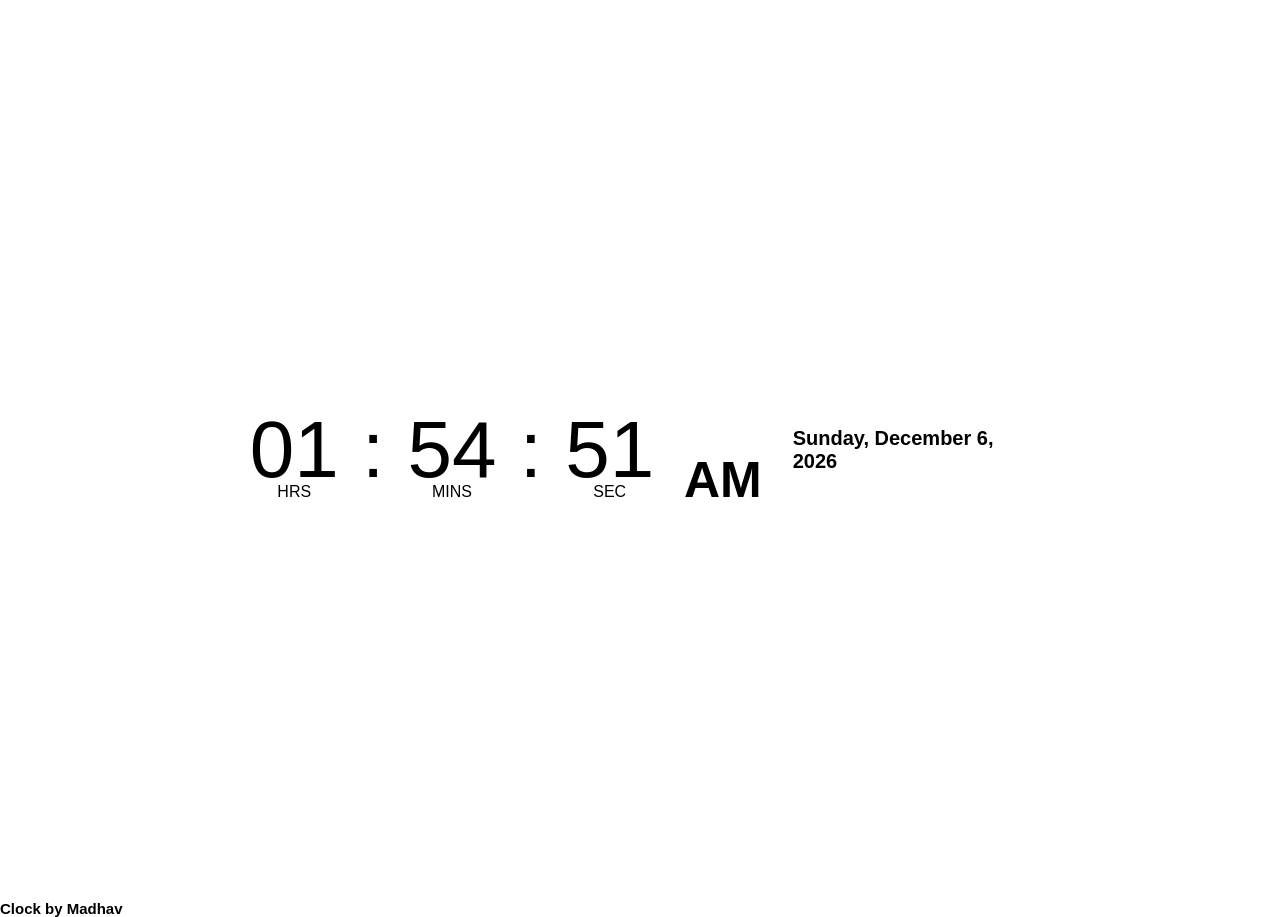
==== Timer.html @ a831fa19 "Horloge Commit" ====
<!DOCTYPE html>
<html lang="en">
<head>
    <meta charset="UTF-8">
    <meta name="viewport" content="width=device-width, initial-scale=1.0">
    <link rel="icon" type="image/x-icon"  class="icon" href="./f813828474e1252f9784d7bb17917079.jpg" >
    <title>Timer</title>

    <!--Connect to the CSS file Timmer.css -->
    <link rel="stylesheet" href="Timer.css">

    <!--Connect to Google Fonts for styling and loading delay -->
    <link rel="preconnect" href="https://fonts.googleapis.com">
    <link rel="preconnect" href="https://fonts.gstatic.com" crossorigin>

    <!-- Load Poppins font from Google Fonts with many weights & italic variants -->
    <link href="https://fonts.googleapis.com/css2?family=Roboto:wght@400;700&display=swap" rel="stylesheet">
</head>
<body>
    <!-- MEtttre la class welcome pour modifier dans le css -->
    <div class="welcome">
        <p class="personal-touch">Clock by Madhav</p> <!-- Personal: Add your name or quote -->
        <!--Creation d'un container-->
        <div class="container">
         
            <!--Creation du timer / clock-->
            <div class="clock">
                
                <!--Hours : minutes : seconds ( layout)-->
                <span id="hours">00</span> 
                <a>:</a>
                <span id="minutes">00</span> 
                <a>:</a>
                <span id="seconds">00</span>


                <!-- New: AM/PM indicator -->
                <m id="ampm"></m> 
                <!-- New: Date display -->
                <div class="date" id="date">   Date: Loading...</div> 
                

            </div>
        </div>

      
    </div>

    <script src="Timer.js"></script>
    
</body>
</html>
---- Timer.css ----
* {
    padding: 0;
    margin: 0;
    border: 0;
    box-sizing: border-box;
    /* Largeur/hauteur incluent padding + bordure */
    font-family: 'Poppins', sans-serif;
}

body {
    background: url('/Timer/5825705.jpg') no-repeat center center fixed;
    /* Fond d'écran */
    background-size: cover;
    /* Couvre tout l'écran */
}


/* (fond de l'écran) */
.welcome {
    width: 100%;
    /* Prend largeur*/
    min-height: 100vh;
    /* Hauteur minimale  */
    color:black;
    /* Texte blanc */
    position: relative;
    /* Sert de conteneur de référence pour le positionnement absolu */


}

/* Conteneur centré qui contient l'horloge */
.container {
    height: 180px;
    /* Hauteur fixe de la boîte */
    width: 800px;
    /* Largeur fixe (assez large pour l'horloge) */

    position: absolute;
    /* Positionnement par rapport à .welcome*/
    top: 50%;
    /* Centre verticalement */
    left: 50%;
    /* Centre horizontalement */

    /* Décalage exact pour centrer parfaitement */
    transform: translate(-50%, -50%);
}

/* L'horloge */
.clock {
    height: 100%;
    /* Prend toute la hauteur du .container */
    width: 100%;
    /* Prend toute la largeur du .container */

    border-radius: 10px;
    /* Coins arrondis */


    /* Disposition flex pour centrer les chiffres facilement */
    display: flex;
    align-items: center;
    /* Centre verticalement les enfants */
    justify-content: center;
    /* Centre horizontalement les enfants */


}

/* Style commun à tous les <span> de l'horloge (heures, min, sec) */
.clock span {
    font-size: 80px;
    /* Chiffres très gros */
    width: 110px;
    /* Largeur fixe pour chaque bloc de chiffres */
    text-align: center;
    /* Centre les chiffres dans leur espace */
    display: inline-block;
    /* Permet de leur donner une largeur fixe */
    position: relative;
    transition: color 0.3s ease;
    font-weight: 500;
    
}

.clock a {
    font-size: 80px;
    /* Chiffres très gros */
    width: 50px;
    /* Largeur fixe pour chaque bloc de chiffres */
    text-align: center;
    /* Centre les chiffres dans leur espace */
}

.clock m {
    font-size: 50px;
    /* Chiffres très gros */
    width: 110px;
    /* Largeur fixe pour chaque bloc de chiffres */
    padding-top: 60px;
    padding-left: 20px;
    font-weight: 700;
}

/* Petit texte "HOURS", "MINS", "SEC" sous chaque groupe de chiffres */
.clock span::after {
    font-size: 16px;
    /* Texte beaucoup plus petit */
    position: absolute;
    bottom: -5px;
    /* Juste en dessous des gros chiffres */
    left: 50%;
    transform: translateX(-50%);
    /* Centre parfaitement le texte */
}

.date {
    font-size: 20px;
    padding-left: 20px;
    font-weight: bold;

}

/* Texte spécifique sous les heures */
#hours::after {
    content: 'HRS';
}

/* Texte sous les minutes */
#minutes::after {
    content: 'MINS';
}

/* Texte sous les secondes */
#seconds::after {
    content: 'SEC';
}

.personal-touch {
    font-size: 15px;
    bottom: -900px;
    position: relative;
    font-weight: bold;
}
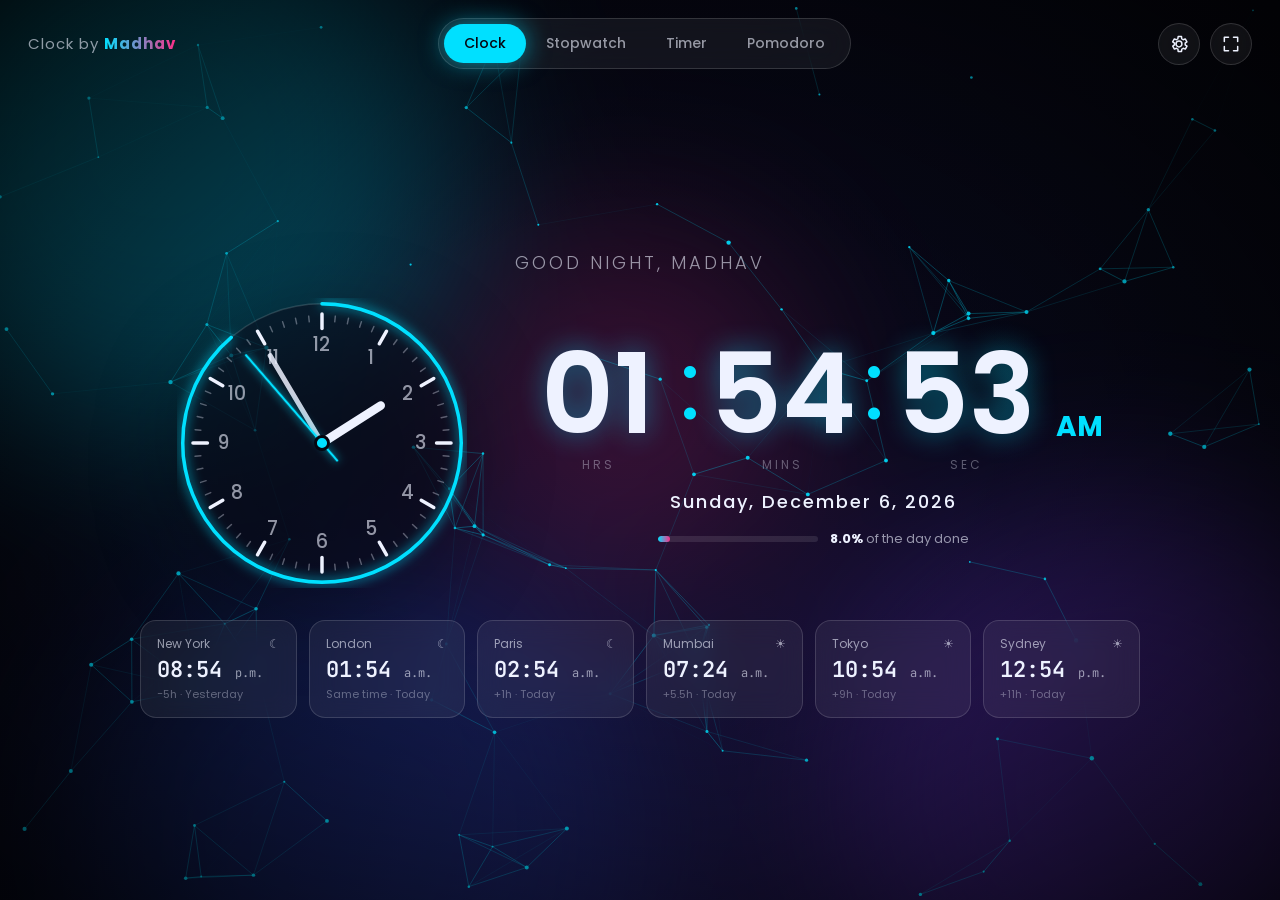
==== commit 2bcfa626: "Rebuild Timer into a multi-mode app - Clock: analog + digital, 12/24h, greeting, day progress, world" ====
--- a/Timer.html
+++ b/Timer.html
@@ -3,50 +3,228 @@
 <head>
     <meta charset="UTF-8">
     <meta name="viewport" content="width=device-width, initial-scale=1.0">
-    <link rel="icon" type="image/x-icon"  class="icon" href="./f813828474e1252f9784d7bb17917079.jpg" >
+    <link rel="icon" type="image/x-icon" href="./f813828474e1252f9784d7bb17917079.jpg">
     <title>Timer</title>
 
-    <!--Connect to the CSS file Timmer.css -->
-    <link rel="stylesheet" href="Timer.css">
-
-    <!--Connect to Google Fonts for styling and loading delay -->
+    <!-- Google Fonts: Poppins for text, JetBrains Mono for the numbers -->
     <link rel="preconnect" href="https://fonts.googleapis.com">
     <link rel="preconnect" href="https://fonts.gstatic.com" crossorigin>
-
-    <!-- Load Poppins font from Google Fonts with many weights & italic variants -->
-    <link href="https://fonts.googleapis.com/css2?family=Roboto:wght@400;700&display=swap" rel="stylesheet">
+    <link href="https://fonts.googleapis.com/css2?family=JetBrains+Mono:wght@400;600;700&family=Poppins:wght@300;400;500;600;700&display=swap" rel="stylesheet">
+
+    <link rel="stylesheet" href="Timer.css">
 </head>
-<body>
-    <!-- MEtttre la class welcome pour modifier dans le css -->
-    <div class="welcome">
-        <p class="personal-touch">Clock by Madhav</p> <!-- Personal: Add your name or quote -->
-        <!--Creation d'un container-->
-        <div class="container">
-         
-            <!--Creation du timer / clock-->
-            <div class="clock">
-                
-                <!--Hours : minutes : seconds ( layout)-->
-                <span id="hours">00</span> 
-                <a>:</a>
-                <span id="minutes">00</span> 
-                <a>:</a>
-                <span id="seconds">00</span>
-
-
-                <!-- New: AM/PM indicator -->
-                <m id="ampm"></m> 
-                <!-- New: Date display -->
-                <div class="date" id="date">   Date: Loading...</div> 
-                
-
-            </div>
-        </div>
-
-      
+<body data-bg="network">
+
+    <!-- ================= ANIMATED BACKGROUND ================= -->
+    <div class="bg" aria-hidden="true">
+        <div class="bg-photo"></div>
+        <div class="aurora"><span></span><span></span><span></span><span></span></div>
+        <canvas id="bg-canvas"></canvas>
+        <div class="vignette"></div>
     </div>
 
+    <!-- ================= TOP BAR ================= -->
+    <header class="topbar">
+        <p class="personal-touch">Clock by <b>Madhav</b></p>
+
+        <nav class="tabs" role="tablist">
+            <button class="tab active" data-view="clock" role="tab">Clock</button>
+            <button class="tab" data-view="stopwatch" role="tab">Stopwatch</button>
+            <button class="tab" data-view="timer" role="tab">Timer</button>
+            <button class="tab" data-view="pomodoro" role="tab">Pomodoro</button>
+            <span class="tab-indicator"></span>
+        </nav>
+
+        <div class="tools">
+            <button id="settings-btn" class="icon-btn" title="Settings (S)" aria-label="Settings">
+                <svg viewBox="0 0 24 24"><path d="M12 15.5A3.5 3.5 0 1 0 12 8.5a3.5 3.5 0 0 0 0 7Zm7.4-2.5a7.6 7.6 0 0 0 0-2l2.1-1.6-2-3.5-2.5 1a7.4 7.4 0 0 0-1.7-1L15 3h-4l-.4 2.9a7.4 7.4 0 0 0-1.7 1l-2.5-1-2 3.5L6.6 11a7.6 7.6 0 0 0 0 2l-2.1 1.6 2 3.5 2.5-1a7.4 7.4 0 0 0 1.7 1L11 21h4l.4-2.9a7.4 7.4 0 0 0 1.7-1l2.5 1 2-3.5Z"/></svg>
+            </button>
+            <button id="fullscreen-btn" class="icon-btn" title="Fullscreen (F)" aria-label="Fullscreen">
+                <svg viewBox="0 0 24 24"><path d="M4 9V4h5M20 9V4h-5M4 15v5h5M20 15v5h-5"/></svg>
+            </button>
+        </div>
+    </header>
+
+    <main>
+        <!-- ================= CLOCK ================= -->
+        <section class="view active" id="view-clock">
+            <p class="greeting" id="greeting">Hello</p>
+
+            <div class="clock-layout">
+                <!-- Analog clock (ticks + numbers are generated in Timer.js) -->
+                <svg class="analog" viewBox="0 0 200 200">
+                    <circle class="face" cx="100" cy="100" r="96"/>
+                    <circle class="sec-ring" id="sec-ring" cx="100" cy="100" r="96"/>
+                    <g id="ticks"></g>
+                    <line class="hand hour" id="hand-h" x1="100" y1="100" x2="100" y2="52"/>
+                    <line class="hand min" id="hand-m" x1="100" y1="100" x2="100" y2="30"/>
+                    <line class="hand sec" id="hand-s" x1="100" y1="116" x2="100" y2="20"/>
+                    <circle class="pin" cx="100" cy="100" r="4.5"/>
+                </svg>
+
+                <!-- Digital clock -->
+                <div class="digital">
+                    <div class="clock">
+                        <div class="unit"><span class="digits" id="hours">00</span><small>HRS</small></div>
+                        <span class="colon">:</span>
+                        <div class="unit"><span class="digits" id="minutes">00</span><small>MINS</small></div>
+                        <span class="colon">:</span>
+                        <div class="unit"><span class="digits" id="seconds">00</span><small>SEC</small></div>
+                        <span class="ampm" id="ampm"></span>
+                    </div>
+                    <div class="date" id="date">Loading...</div>
+                    <div class="day-progress">
+                        <div class="bar"><i id="day-bar"></i></div>
+                        <span><b id="day-pct">0%</b> of the day done</span>
+                    </div>
+                </div>
+            </div>
+
+            <!-- World clocks -->
+            <div class="world" id="world"></div>
+        </section>
+
+        <!-- ================= STOPWATCH ================= -->
+        <section class="view" id="view-stopwatch">
+            <div class="ring-wrap">
+                <svg class="ring" viewBox="0 0 220 220">
+                    <circle class="ring-bg" cx="110" cy="110" r="100"/>
+                    <circle class="ring-fg" id="sw-ring" cx="110" cy="110" r="100"/>
+                </svg>
+                <div class="ring-center">
+                    <div class="big mono" id="sw-time">00:00.00</div>
+                    <div class="sub mono" id="sw-lap-time">Lap 1 · 00:00.00</div>
+                </div>
+            </div>
+
+            <div class="controls">
+                <button class="btn" id="sw-reset" disabled>Reset</button>
+                <button class="btn primary" id="sw-start">Start</button>
+                <button class="btn" id="sw-lap" disabled>Lap</button>
+            </div>
+
+            <ol class="laps" id="sw-laps"></ol>
+            <p class="hint">Space start / stop · L lap · R reset</p>
+        </section>
+
+        <!-- ================= TIMER (COUNTDOWN) ================= -->
+        <section class="view" id="view-timer">
+            <div class="ring-wrap">
+                <svg class="ring" viewBox="0 0 220 220">
+                    <circle class="ring-bg" cx="110" cy="110" r="100"/>
+                    <circle class="ring-fg" id="tm-ring" cx="110" cy="110" r="100"/>
+                </svg>
+                <div class="ring-center">
+                    <div class="tm-inputs" id="tm-inputs">
+                        <label><input type="number" id="tm-h" min="0" max="99" value="0" class="mono"><span>h</span></label>
+                        <label><input type="number" id="tm-m" min="0" max="59" value="5" class="mono"><span>m</span></label>
+                        <label><input type="number" id="tm-s" min="0" max="59" value="0" class="mono"><span>s</span></label>
+                    </div>
+                    <div class="big mono hidden" id="tm-time">00:05:00</div>
+                    <div class="sub" id="tm-end">Scroll or type to set</div>
+                </div>
+            </div>
+
+            <div class="presets" id="tm-presets">
+                <button class="chip" data-sec="60">1 min</button>
+                <button class="chip" data-sec="300">5 min</button>
+                <button class="chip" data-sec="600">10 min</button>
+                <button class="chip" data-sec="900">15 min</button>
+                <button class="chip" data-sec="1800">30 min</button>
+                <button class="chip" data-sec="3600">1 h</button>
+                <button class="chip accent" id="tm-add">+1 min</button>
+            </div>
+
+            <div class="controls">
+                <button class="btn" id="tm-reset" disabled>Reset</button>
+                <button class="btn primary" id="tm-start">Start</button>
+            </div>
+            <p class="hint">Space start / pause · R reset</p>
+        </section>
+
+        <!-- ================= POMODORO ================= -->
+        <section class="view" id="view-pomodoro" data-phase="work">
+            <div class="phase-pills" id="pm-pills">
+                <button data-phase="work">Focus</button>
+                <button data-phase="short">Short break</button>
+                <button data-phase="long">Long break</button>
+            </div>
+
+            <div class="ring-wrap">
+                <svg class="ring" viewBox="0 0 220 220">
+                    <circle class="ring-bg" cx="110" cy="110" r="100"/>
+                    <circle class="ring-fg" id="pm-ring" cx="110" cy="110" r="100"/>
+                </svg>
+                <div class="ring-center">
+                    <div class="sub upper" id="pm-label">Focus</div>
+                    <div class="big mono" id="pm-time">25:00</div>
+                    <div class="dots" id="pm-dots"><i></i><i></i><i></i><i></i></div>
+                </div>
+            </div>
+
+            <div class="controls">
+                <button class="btn" id="pm-reset">Reset</button>
+                <button class="btn primary" id="pm-start">Start</button>
+                <button class="btn" id="pm-skip">Skip</button>
+            </div>
+            <p class="hint">Completed today: <b id="pm-count">0</b> focus sessions</p>
+        </section>
+    </main>
+
+    <!-- ================= SETTINGS DRAWER ================= -->
+    <div class="scrim" id="scrim"></div>
+    <aside class="drawer" id="drawer" aria-label="Settings">
+        <h2>Settings</h2>
+
+        <div class="field">
+            <label>Background</label>
+            <div class="seg" id="bg-seg">
+                <button data-bg="network">Network</button>
+                <button data-bg="stars">Warp</button>
+                <button data-bg="waves">Waves</button>
+                <button data-bg="photo">Photo</button>
+            </div>
+        </div>
+
+        <div class="field">
+            <label>Accent colour</label>
+            <div class="swatches" id="swatches"></div>
+        </div>
+
+        <label class="switch-row"><span>24-hour clock</span><input type="checkbox" id="opt-h24"><i></i></label>
+        <label class="switch-row"><span>Sounds</span><input type="checkbox" id="opt-sound"><i></i></label>
+        <label class="switch-row"><span>Date en français</span><input type="checkbox" id="opt-fr"><i></i></label>
+        <label class="switch-row"><span>Auto-start next Pomodoro</span><input type="checkbox" id="opt-auto"><i></i></label>
+
+        <div class="field">
+            <label>Pomodoro lengths (minutes)</label>
+            <div class="pm-set">
+                <label>Focus<input type="number" id="opt-work" min="1" max="120" class="mono"></label>
+                <label>Short<input type="number" id="opt-short" min="1" max="60" class="mono"></label>
+                <label>Long<input type="number" id="opt-long" min="1" max="60" class="mono"></label>
+            </div>
+        </div>
+
+        <p class="hint left">Shortcuts: 1–4 switch tabs · F fullscreen · S settings</p>
+        <button class="btn primary wide" id="drawer-close">Done</button>
+    </aside>
+
+    <!-- ================= ALARM POPUP ================= -->
+    <div class="alarm" id="alarm" role="alertdialog" aria-labelledby="alarm-title">
+        <div class="alarm-card">
+            <div class="alarm-icon">⏰</div>
+            <h2 id="alarm-title">Time's up!</h2>
+            <p id="alarm-msg"></p>
+            <div class="controls">
+                <button class="btn" id="alarm-snooze">+1 min</button>
+                <button class="btn primary" id="alarm-ok">Dismiss</button>
+            </div>
+        </div>
+    </div>
+
+    <div class="toast" id="toast"></div>
+
+    <script src="background.js"></script>
     <script src="Timer.js"></script>
-    
 </body>
-</html>+</html>
--- a/Timer.css
+++ b/Timer.css
@@ -1,145 +1,680 @@
+/* =====================================================================
+   Timer by Madhav — styles
+   ===================================================================== */
+
+:root {
+    --accent: #00e0ff;
+    --accent-rgb: 0, 224, 255;
+    --c-short: #22d39a;
+    --c-long: #a77bff;
+    --danger: #ff5470;
+
+    --bg: #05060f;
+    --text: #eef2ff;
+    --muted: rgba(238, 242, 255, 0.6);
+    --faint: rgba(238, 242, 255, 0.35);
+    --glass: rgba(255, 255, 255, 0.06);
+    --glass-strong: rgba(14, 16, 32, 0.72);
+    --glass-border: rgba(255, 255, 255, 0.14);
+    --radius: 22px;
+}
+
 * {
     padding: 0;
     margin: 0;
     border: 0;
-    box-sizing: border-box;
-    /* Largeur/hauteur incluent padding + bordure */
+    box-sizing: border-box; /* Largeur/hauteur incluent padding + bordure */
+}
+
+html, body { min-height: 100%; }
+
+body {
     font-family: 'Poppins', sans-serif;
-}
-
-body {
-    background: url('/Timer/5825705.jpg') no-repeat center center fixed;
-    /* Fond d'écran */
-    background-size: cover;
-    /* Couvre tout l'écran */
-}
-
-
-/* (fond de l'écran) */
-.welcome {
-    width: 100%;
-    /* Prend largeur*/
+    color: var(--text);
+    background: var(--bg);
     min-height: 100vh;
-    /* Hauteur minimale  */
-    color:black;
-    /* Texte blanc */
-    position: relative;
-    /* Sert de conteneur de référence pour le positionnement absolu */
-
-
-}
-
-/* Conteneur centré qui contient l'horloge */
-.container {
-    height: 180px;
-    /* Hauteur fixe de la boîte */
-    width: 800px;
-    /* Largeur fixe (assez large pour l'horloge) */
-
-    position: absolute;
-    /* Positionnement par rapport à .welcome*/
-    top: 50%;
-    /* Centre verticalement */
-    left: 50%;
-    /* Centre horizontalement */
-
-    /* Décalage exact pour centrer parfaitement */
-    transform: translate(-50%, -50%);
-}
-
-/* L'horloge */
-.clock {
-    height: 100%;
-    /* Prend toute la hauteur du .container */
-    width: 100%;
-    /* Prend toute la largeur du .container */
-
-    border-radius: 10px;
-    /* Coins arrondis */
-
-
-    /* Disposition flex pour centrer les chiffres facilement */
+    display: flex;
+    flex-direction: column;
+    overflow-x: hidden;
+    -webkit-font-smoothing: antialiased;
+}
+
+button { font: inherit; color: inherit; background: none; cursor: pointer; }
+button:focus-visible, input:focus-visible { outline: 2px solid var(--accent); outline-offset: 3px; }
+.mono { font-family: 'JetBrains Mono', monospace; font-variant-numeric: tabular-nums; }
+.hidden { display: none !important; }
+
+/* =================== ANIMATED BACKGROUND =================== */
+.bg {
+    position: fixed;
+    inset: 0;
+    z-index: -1;
+    overflow: hidden;
+    background: radial-gradient(ellipse at 50% 120%, #1b1442 0%, #070818 55%, #05060f 100%);
+}
+
+/* Original photo, slowly zooming ("Ken Burns" effect) */
+.bg-photo {
+    position: absolute;
+    inset: -6%;
+    background: url('./5825705.jpg') center / cover no-repeat;
+    opacity: 0;
+    transition: opacity 1.2s ease;
+    animation: kenburns 45s ease-in-out infinite alternate;
+}
+body[data-bg="photo"] .bg-photo { opacity: 1; }
+
+/* Blurry coloured blobs drifting around */
+.aurora {
+    position: absolute;
+    inset: 0;
+    filter: blur(90px);
+    opacity: 0.6;
+    transition: opacity 1.2s ease;
+}
+body[data-bg="photo"] .aurora { opacity: 0.25; }
+body[data-bg="stars"] .aurora { opacity: 0.35; }
+
+.aurora span {
+    position: absolute;
+    width: 45vmax;
+    height: 45vmax;
+    border-radius: 50%;
+    opacity: 0.5;
+    mix-blend-mode: screen;
+}
+.aurora span:nth-child(1) { background: var(--accent); top: -15%; left: -10%; animation: drift1 24s ease-in-out infinite alternate; }
+.aurora span:nth-child(2) { background: #7c3aed; bottom: -20%; right: -10%; animation: drift2 30s ease-in-out infinite alternate; }
+.aurora span:nth-child(3) { background: #ff2e88; top: 25%; left: 35%; width: 28vmax; height: 28vmax; opacity: 0.3; animation: drift3 20s ease-in-out infinite alternate; }
+.aurora span:nth-child(4) { background: #1e40af; bottom: -25%; left: 5%; animation: drift2 36s ease-in-out infinite alternate-reverse; }
+
+#bg-canvas { position: absolute; inset: 0; width: 100%; height: 100%; }
+
+.vignette {
+    position: absolute;
+    inset: 0;
+    background: radial-gradient(ellipse at center, transparent 35%, rgba(0, 0, 0, 0.7) 100%);
+}
+
+@keyframes kenburns {
+    from { transform: scale(1) translate(0, 0); }
+    to   { transform: scale(1.12) translate(-2%, -2%); }
+}
+@keyframes drift1 {
+    0%   { transform: translate(0, 0) scale(1); }
+    50%  { transform: translate(30vw, 20vh) scale(1.25); }
+    100% { transform: translate(10vw, 45vh) scale(0.9); }
+}
+@keyframes drift2 {
+    0%   { transform: translate(0, 0) scale(1); }
+    50%  { transform: translate(-25vw, -15vh) scale(1.15); }
+    100% { transform: translate(-40vw, 5vh) scale(1.3); }
+}
+@keyframes drift3 {
+    0%   { transform: translate(0, 0) scale(1); }
+    100% { transform: translate(-20vw, 25vh) scale(1.5); }
+}
+
+/* =================== TOP BAR =================== */
+.topbar {
     display: flex;
     align-items: center;
-    /* Centre verticalement les enfants */
-    justify-content: center;
-    /* Centre horizontalement les enfants */
-
-
-}
-
-/* Style commun à tous les <span> de l'horloge (heures, min, sec) */
-.clock span {
-    font-size: 80px;
-    /* Chiffres très gros */
-    width: 110px;
-    /* Largeur fixe pour chaque bloc de chiffres */
-    text-align: center;
-    /* Centre les chiffres dans leur espace */
-    display: inline-block;
-    /* Permet de leur donner une largeur fixe */
-    position: relative;
-    transition: color 0.3s ease;
-    font-weight: 500;
-    
-}
-
-.clock a {
-    font-size: 80px;
-    /* Chiffres très gros */
-    width: 50px;
-    /* Largeur fixe pour chaque bloc de chiffres */
-    text-align: center;
-    /* Centre les chiffres dans leur espace */
-}
-
-.clock m {
-    font-size: 50px;
-    /* Chiffres très gros */
-    width: 110px;
-    /* Largeur fixe pour chaque bloc de chiffres */
-    padding-top: 60px;
-    padding-left: 20px;
-    font-weight: 700;
-}
-
-/* Petit texte "HOURS", "MINS", "SEC" sous chaque groupe de chiffres */
-.clock span::after {
-    font-size: 16px;
-    /* Texte beaucoup plus petit */
-    position: absolute;
-    bottom: -5px;
-    /* Juste en dessous des gros chiffres */
-    left: 50%;
-    transform: translateX(-50%);
-    /* Centre parfaitement le texte */
-}
-
-.date {
-    font-size: 20px;
-    padding-left: 20px;
-    font-weight: bold;
-
-}
-
-/* Texte spécifique sous les heures */
-#hours::after {
-    content: 'HRS';
-}
-
-/* Texte sous les minutes */
-#minutes::after {
-    content: 'MINS';
-}
-
-/* Texte sous les secondes */
-#seconds::after {
-    content: 'SEC';
+    justify-content: space-between;
+    gap: 16px;
+    padding: 18px 28px;
 }
 
 .personal-touch {
     font-size: 15px;
-    bottom: -900px;
+    letter-spacing: 1px;
+    color: var(--muted);
+    min-width: 140px;
+}
+.personal-touch b {
+    color: var(--text);
+    background: linear-gradient(90deg, var(--accent), #ff2e88, var(--accent));
+    background-size: 200% auto;
+    -webkit-background-clip: text;
+    background-clip: text;
+    -webkit-text-fill-color: transparent;
+    animation: shine 4s linear infinite;
+}
+@keyframes shine { to { background-position: 200% center; } }
+
+.tabs {
     position: relative;
-    font-weight: bold;
-}
+    display: flex;
+    padding: 5px;
+    border-radius: 999px;
+    background: var(--glass);
+    border: 1px solid var(--glass-border);
+    backdrop-filter: blur(14px);
+    -webkit-backdrop-filter: blur(14px);
+}
+.tab {
+    position: relative;
+    z-index: 1;
+    padding: 9px 20px;
+    border-radius: 999px;
+    font-size: 14px;
+    font-weight: 500;
+    color: var(--muted);
+    transition: color 0.3s ease;
+}
+.tab:hover { color: var(--text); }
+.tab.active { color: #050611; }
+.tab-indicator {
+    position: absolute;
+    top: 5px;
+    bottom: 5px;
+    left: 0;
+    border-radius: 999px;
+    background: var(--accent);
+    box-shadow: 0 0 24px rgba(var(--accent-rgb), 0.55);
+    transition: transform 0.45s cubic-bezier(.6, .05, .2, 1.2), width 0.45s cubic-bezier(.6, .05, .2, 1.2), background 0.4s;
+}
+
+.tools { display: flex; gap: 10px; min-width: 140px; justify-content: flex-end; }
+.icon-btn {
+    width: 42px;
+    height: 42px;
+    border-radius: 50%;
+    display: grid;
+    place-items: center;
+    background: var(--glass);
+    border: 1px solid var(--glass-border);
+    backdrop-filter: blur(14px);
+    -webkit-backdrop-filter: blur(14px);
+    transition: transform 0.3s, border-color 0.3s;
+}
+.icon-btn svg { width: 20px; height: 20px; fill: none; stroke: currentColor; stroke-width: 1.8; stroke-linecap: round; stroke-linejoin: round; }
+.icon-btn:hover { transform: rotate(30deg) scale(1.08); border-color: var(--accent); }
+
+/* =================== VIEWS =================== */
+main {
+    flex: 1;
+    display: grid;
+    place-items: center;
+    padding: 10px 20px 30px;
+}
+
+.view {
+    display: none;
+    flex-direction: column;
+    align-items: center;
+    gap: 22px;
+    width: 100%;
+    max-width: 1000px;
+}
+.view.active { display: flex; animation: viewIn 0.55s cubic-bezier(.2, .8, .2, 1); }
+@keyframes viewIn {
+    from { opacity: 0; transform: translateY(18px) scale(0.98); filter: blur(6px); }
+    to   { opacity: 1; transform: none; filter: none; }
+}
+
+.hint { font-size: 13px; color: var(--faint); text-align: center; }
+.hint b { color: var(--accent); }
+.hint.left { text-align: left; }
+
+/* =================== CLOCK =================== */
+.greeting {
+    font-size: 18px;
+    font-weight: 300;
+    letter-spacing: 3px;
+    text-transform: uppercase;
+    color: var(--muted);
+}
+
+.clock-layout {
+    display: flex;
+    align-items: center;
+    justify-content: center;
+    gap: 56px;
+    flex-wrap: wrap;
+}
+
+/* Analog */
+.analog {
+    width: clamp(200px, 28vw, 290px);
+    height: auto;
+    filter: drop-shadow(0 20px 40px rgba(0, 0, 0, 0.5));
+}
+.analog .face { fill: rgba(10, 12, 28, 0.55); stroke: var(--glass-border); stroke-width: 1; }
+.analog .sec-ring {
+    fill: none;
+    stroke: var(--accent);
+    stroke-width: 2.5;
+    stroke-linecap: round;
+    transform: rotate(-90deg);
+    transform-origin: 100px 100px;
+    filter: drop-shadow(0 0 4px var(--accent));
+}
+.analog line.tick { stroke: var(--faint); stroke-width: 1; stroke-linecap: round; }
+.analog line.tick.major { stroke: var(--text); stroke-width: 2.4; }
+.analog text { fill: var(--muted); font-size: 13px; font-family: 'Poppins', sans-serif; font-weight: 500; text-anchor: middle; dominant-baseline: central; }
+.analog .hand { stroke-linecap: round; }
+.analog .hand.hour { stroke: var(--text); stroke-width: 6; }
+.analog .hand.min { stroke: var(--text); stroke-width: 3.5; opacity: 0.85; }
+.analog .hand.sec { stroke: var(--accent); stroke-width: 1.6; filter: drop-shadow(0 0 3px var(--accent)); }
+.analog .pin { fill: var(--accent); stroke: var(--bg); stroke-width: 2; }
+
+/* Digital */
+.digital { display: flex; flex-direction: column; align-items: center; gap: 14px; }
+
+.clock { display: flex; align-items: flex-start; gap: 6px; }
+.unit { display: flex; flex-direction: column; align-items: center; }
+.digits {
+    display: inline-block;
+    font-size: clamp(56px, 9vw, 112px);
+    font-weight: 600;
+    line-height: 1;
+    min-width: 1.35em;
+    text-align: center;
+    font-variant-numeric: tabular-nums;
+    text-shadow: 0 0 28px rgba(var(--accent-rgb), 0.45);
+    transition: color 0.3s ease, transform 0.3s ease;
+}
+.digits:hover { color: var(--accent); transform: scale(1.06); }
+.digits.pop { animation: pop 0.45s cubic-bezier(.2, .8, .2, 1); }
+@keyframes pop {
+    from { transform: translateY(-14%); opacity: 0.2; filter: blur(3px); }
+    to   { transform: none; opacity: 1; filter: none; }
+}
+.unit small { font-size: 12px; letter-spacing: 3px; color: var(--faint); margin-top: 6px; }
+
+.colon {
+    font-size: clamp(48px, 8vw, 96px);
+    line-height: 1;
+    color: var(--accent);
+    animation: blink 1s steps(1) infinite;
+}
+@keyframes blink { 50% { opacity: 0.25; } }
+
+.ampm {
+    align-self: flex-end;
+    margin: 0 0 26px 8px;
+    font-size: clamp(18px, 2.4vw, 28px);
+    font-weight: 700;
+    color: var(--accent);
+}
+
+.date { font-size: 18px; font-weight: 500; letter-spacing: 2px; text-transform: capitalize; }
+
+.day-progress { display: flex; align-items: center; gap: 12px; font-size: 13px; color: var(--muted); }
+.day-progress .bar { width: 160px; height: 6px; border-radius: 99px; background: rgba(255, 255, 255, 0.1); overflow: hidden; }
+.day-progress .bar i {
+    display: block;
+    height: 100%;
+    width: 0;
+    border-radius: inherit;
+    background: linear-gradient(90deg, var(--accent), #ff2e88);
+    transition: width 1s linear;
+}
+.day-progress b { color: var(--text); }
+
+/* World clocks */
+.world {
+    display: grid;
+    grid-template-columns: repeat(auto-fit, minmax(140px, 1fr));
+    gap: 12px;
+    width: 100%;
+    margin-top: 10px;
+}
+.city {
+    padding: 14px 16px;
+    border-radius: 16px;
+    background: var(--glass);
+    border: 1px solid var(--glass-border);
+    backdrop-filter: blur(14px);
+    -webkit-backdrop-filter: blur(14px);
+    transition: transform 0.3s, border-color 0.3s;
+}
+.city:hover { transform: translateY(-4px); border-color: rgba(var(--accent-rgb), 0.6); }
+.city .name { font-size: 12px; color: var(--muted); display: flex; justify-content: space-between; }
+.city .time { font-size: 22px; font-weight: 600; margin: 2px 0; white-space: nowrap; }
+.city .time small { font-size: 12px; font-weight: 400; color: var(--muted); }
+.city .diff { font-size: 11px; color: var(--faint); }
+
+/* =================== RINGS (stopwatch / timer / pomodoro) =================== */
+.ring-wrap {
+    --ring: var(--accent);
+    position: relative;
+    width: min(340px, 80vw);
+    aspect-ratio: 1;
+}
+.ring { width: 100%; height: 100%; transform: rotate(-90deg); }
+.ring circle { fill: none; stroke-width: 7; }
+.ring-bg { stroke: rgba(255, 255, 255, 0.08); }
+.ring-fg {
+    stroke: var(--ring);
+    stroke-linecap: round;
+    filter: drop-shadow(0 0 8px var(--ring));
+    transition: stroke 0.4s;
+}
+.ring-center {
+    position: absolute;
+    inset: 12%;
+    border-radius: 50%;
+    display: flex;
+    flex-direction: column;
+    align-items: center;
+    justify-content: center;
+    gap: 8px;
+    background: rgba(10, 12, 28, 0.45);
+    backdrop-filter: blur(10px);
+    -webkit-backdrop-filter: blur(10px);
+    border: 1px solid rgba(255, 255, 255, 0.06);
+}
+.big { font-size: clamp(34px, 7.5vw, 52px); font-weight: 700; letter-spacing: -1px; }
+.sub { font-size: 14px; color: var(--muted); }
+.upper { text-transform: uppercase; letter-spacing: 3px; font-size: 12px; }
+
+.ring-wrap.warn { --ring: var(--danger); animation: pulse 1s ease-in-out infinite; }
+.ring-wrap.done { --ring: var(--danger); }
+@keyframes pulse { 50% { transform: scale(1.025); } }
+
+/* =================== BUTTONS =================== */
+.controls { display: flex; gap: 14px; justify-content: center; flex-wrap: wrap; }
+.btn {
+    min-width: 110px;
+    padding: 12px 26px;
+    border-radius: 999px;
+    font-weight: 600;
+    font-size: 15px;
+    background: var(--glass);
+    border: 1px solid var(--glass-border);
+    backdrop-filter: blur(14px);
+    -webkit-backdrop-filter: blur(14px);
+    transition: transform 0.2s, box-shadow 0.3s, background 0.3s, opacity 0.3s;
+}
+.btn:hover:not(:disabled) { transform: translateY(-2px); background: rgba(255, 255, 255, 0.12); }
+.btn:active:not(:disabled) { transform: translateY(0) scale(0.97); }
+.btn:disabled { opacity: 0.35; cursor: not-allowed; }
+.btn.primary {
+    background: var(--accent);
+    color: #050611;
+    border-color: transparent;
+    box-shadow: 0 8px 30px rgba(var(--accent-rgb), 0.4);
+}
+.btn.primary:hover:not(:disabled) { background: var(--accent); box-shadow: 0 10px 40px rgba(var(--accent-rgb), 0.65); }
+.btn.primary.running { background: var(--danger); box-shadow: 0 8px 30px rgba(255, 84, 112, 0.4); }
+.btn.wide { width: 100%; margin-top: auto; }
+
+.chip {
+    padding: 7px 16px;
+    border-radius: 999px;
+    font-size: 13px;
+    background: var(--glass);
+    border: 1px solid var(--glass-border);
+    transition: all 0.25s;
+}
+.chip:hover { border-color: var(--accent); color: var(--accent); }
+.chip.accent { color: var(--accent); border-color: rgba(var(--accent-rgb), 0.5); }
+.presets { display: flex; gap: 8px; flex-wrap: wrap; justify-content: center; max-width: 560px; }
+
+/* =================== STOPWATCH LAPS =================== */
+.laps {
+    list-style: none;
+    width: min(460px, 100%);
+    max-height: 210px;
+    overflow-y: auto;
+    display: flex;
+    flex-direction: column;
+    gap: 6px;
+    scrollbar-width: thin;
+}
+.laps:empty { display: none; }
+.laps li {
+    position: relative;
+    display: grid;
+    grid-template-columns: 70px 1fr 1fr;
+    padding: 9px 16px;
+    border-radius: 12px;
+    font-size: 14px;
+    background: var(--glass);
+    border: 1px solid rgba(255, 255, 255, 0.06);
+    overflow: hidden;
+    animation: lapIn 0.35s ease;
+}
+.laps li span:last-child { text-align: right; color: var(--muted); }
+.laps li .lap-bar {
+    position: absolute;
+    left: 0;
+    bottom: 0;
+    height: 2px;
+    background: var(--accent);
+    opacity: 0.6;
+}
+.laps li.best { color: var(--c-short); }
+.laps li.best .lap-bar { background: var(--c-short); }
+.laps li.worst { color: var(--danger); }
+.laps li.worst .lap-bar { background: var(--danger); }
+@keyframes lapIn { from { opacity: 0; transform: translateX(-12px); } }
+
+/* =================== TIMER INPUTS =================== */
+.tm-inputs { display: flex; align-items: baseline; gap: 4px; }
+.tm-inputs label { display: flex; align-items: baseline; }
+.tm-inputs input {
+    width: 1.6em;
+    font-size: clamp(30px, 6.5vw, 44px);
+    font-weight: 700;
+    text-align: center;
+    color: var(--text);
+    background: transparent;
+    border-bottom: 2px solid rgba(var(--accent-rgb), 0.4);
+    -moz-appearance: textfield;
+    appearance: textfield;
+}
+.tm-inputs input::-webkit-outer-spin-button,
+.tm-inputs input::-webkit-inner-spin-button { -webkit-appearance: none; margin: 0; }
+.tm-inputs span { font-size: 14px; color: var(--muted); margin: 0 4px 0 2px; }
+
+/* =================== POMODORO =================== */
+#view-pomodoro[data-phase="short"] { --accent: var(--c-short); --accent-rgb: 34, 211, 154; }
+#view-pomodoro[data-phase="long"]  { --accent: var(--c-long);  --accent-rgb: 167, 123, 255; }
+
+.phase-pills {
+    display: flex;
+    gap: 6px;
+    padding: 5px;
+    border-radius: 999px;
+    background: var(--glass);
+    border: 1px solid var(--glass-border);
+}
+.phase-pills button {
+    padding: 7px 16px;
+    border-radius: 999px;
+    font-size: 13px;
+    color: var(--muted);
+    transition: all 0.3s;
+}
+.phase-pills button.active { background: rgba(var(--accent-rgb), 0.18); color: var(--accent); }
+
+.dots { display: flex; gap: 8px; }
+.dots i {
+    width: 10px;
+    height: 10px;
+    border-radius: 50%;
+    border: 1.5px solid var(--accent);
+    transition: background 0.4s, box-shadow 0.4s;
+}
+.dots i.on { background: var(--accent); box-shadow: 0 0 10px var(--accent); }
+
+/* =================== SETTINGS DRAWER =================== */
+.scrim {
+    position: fixed;
+    inset: 0;
+    background: rgba(0, 0, 0, 0.45);
+    opacity: 0;
+    pointer-events: none;
+    transition: opacity 0.35s;
+    z-index: 10;
+}
+.drawer {
+    position: fixed;
+    top: 0;
+    right: 0;
+    bottom: 0;
+    width: min(360px, 92vw);
+    padding: 28px 24px;
+    display: flex;
+    flex-direction: column;
+    gap: 18px;
+    overflow-y: auto;
+    background: var(--glass-strong);
+    border-left: 1px solid var(--glass-border);
+    backdrop-filter: blur(24px);
+    -webkit-backdrop-filter: blur(24px);
+    transform: translateX(105%);
+    transition: transform 0.45s cubic-bezier(.2, .8, .2, 1);
+    z-index: 11;
+}
+body.drawer-open .drawer { transform: none; }
+body.drawer-open .scrim { opacity: 1; pointer-events: auto; }
+.drawer h2 { font-size: 22px; font-weight: 600; }
+
+.field { display: flex; flex-direction: column; gap: 10px; }
+.field > label { font-size: 12px; letter-spacing: 2px; text-transform: uppercase; color: var(--faint); }
+
+.seg { display: grid; grid-template-columns: repeat(4, 1fr); gap: 6px; }
+.seg button {
+    padding: 9px 4px;
+    border-radius: 10px;
+    font-size: 13px;
+    background: var(--glass);
+    border: 1px solid var(--glass-border);
+    transition: all 0.25s;
+}
+.seg button.active { border-color: var(--accent); color: var(--accent); background: rgba(var(--accent-rgb), 0.12); }
+
+.swatches { display: flex; gap: 10px; flex-wrap: wrap; }
+.swatches button {
+    width: 32px;
+    height: 32px;
+    border-radius: 50%;
+    background: var(--c);
+    border: 2px solid transparent;
+    box-shadow: 0 0 0 0 var(--c);
+    transition: transform 0.2s, box-shadow 0.3s;
+}
+.swatches button:hover { transform: scale(1.12); }
+.swatches button.active { border-color: #fff; box-shadow: 0 0 16px var(--c); }
+
+.switch-row { display: flex; align-items: center; justify-content: space-between; cursor: pointer; font-size: 15px; }
+.switch-row input { position: absolute; opacity: 0; pointer-events: none; }
+.switch-row i {
+    position: relative;
+    width: 44px;
+    height: 24px;
+    border-radius: 99px;
+    background: rgba(255, 255, 255, 0.15);
+    transition: background 0.3s;
+}
+.switch-row i::after {
+    content: "";
+    position: absolute;
+    top: 3px;
+    left: 3px;
+    width: 18px;
+    height: 18px;
+    border-radius: 50%;
+    background: #fff;
+    transition: transform 0.3s cubic-bezier(.5, 1.6, .4, .8);
+}
+.switch-row input:checked + i { background: var(--accent); }
+.switch-row input:checked + i::after { transform: translateX(20px); }
+.switch-row input:focus-visible + i { outline: 2px solid var(--accent); outline-offset: 3px; }
+
+.pm-set { display: grid; grid-template-columns: repeat(3, 1fr); gap: 8px; }
+.pm-set label { display: flex; flex-direction: column; gap: 4px; font-size: 12px; color: var(--muted); }
+.pm-set input {
+    padding: 8px;
+    border-radius: 10px;
+    font-size: 16px;
+    color: var(--text);
+    background: var(--glass);
+    border: 1px solid var(--glass-border);
+    text-align: center;
+}
+
+/* =================== ALARM + TOAST =================== */
+.alarm {
+    position: fixed;
+    inset: 0;
+    z-index: 20;
+    display: grid;
+    place-items: center;
+    padding: 16px;
+    background: rgba(0, 0, 0, 0.55);
+    backdrop-filter: blur(8px);
+    -webkit-backdrop-filter: blur(8px);
+    opacity: 0;
+    pointer-events: none;
+    transition: opacity 0.3s;
+}
+.alarm.show { opacity: 1; pointer-events: auto; }
+.alarm-card {
+    width: min(380px, 100%);
+    padding: 34px 28px;
+    border-radius: var(--radius);
+    text-align: center;
+    background: var(--glass-strong);
+    border: 1px solid rgba(var(--accent-rgb), 0.5);
+    box-shadow: 0 0 60px rgba(var(--accent-rgb), 0.35);
+    transform: scale(0.85);
+    transition: transform 0.4s cubic-bezier(.5, 1.6, .4, .8);
+}
+.alarm.show .alarm-card { transform: none; }
+.alarm-icon { font-size: 54px; animation: ring 0.9s ease-in-out infinite; }
+.alarm-card h2 { margin: 10px 0 6px; font-size: 26px; }
+.alarm-card p { color: var(--muted); margin-bottom: 22px; }
+@keyframes ring {
+    0%, 100% { transform: rotate(0); }
+    20% { transform: rotate(-18deg); }
+    40% { transform: rotate(16deg); }
+    60% { transform: rotate(-10deg); }
+    80% { transform: rotate(6deg); }
+}
+
+.toast {
+    position: fixed;
+    left: 50%;
+    bottom: 28px;
+    z-index: 30;
+    padding: 12px 22px;
+    border-radius: 999px;
+    font-size: 14px;
+    background: var(--glass-strong);
+    border: 1px solid rgba(var(--accent-rgb), 0.5);
+    backdrop-filter: blur(16px);
+    -webkit-backdrop-filter: blur(16px);
+    opacity: 0;
+    transform: translate(-50%, calc(100% + 40px));
+    transition: transform 0.45s cubic-bezier(.5, 1.6, .4, .8), opacity 0.3s;
+    pointer-events: none;
+}
+.toast.show { opacity: 1; transform: translate(-50%, 0); }
+
+/* =================== RESPONSIVE =================== */
+@media (max-width: 860px) {
+    .topbar { flex-wrap: wrap; justify-content: center; padding: 14px 16px; }
+    .personal-touch, .tools { min-width: 0; }
+    .tabs { order: 3; width: 100%; justify-content: space-between; }
+    .tab { padding: 8px 10px; font-size: 13px; flex: 1; }
+    .topbar { justify-content: space-between; }
+}
+
+@media (max-width: 600px) {
+    main { padding: 6px 16px 24px; }
+    .clock-layout { gap: 26px; }
+    .digits { font-size: 52px; }
+    .colon { font-size: 44px; }
+    .ampm { font-size: 18px; margin-bottom: 22px; }
+    .date { font-size: 15px; text-align: center; }
+    .btn { min-width: 0; padding: 11px 20px; }
+    .laps li { grid-template-columns: 56px 1fr 1fr; padding: 8px 12px; }
+}
+
+@media (prefers-reduced-motion: reduce) {
+    .aurora span, .bg-photo, .colon, .personal-touch b { animation: none; }
+}
